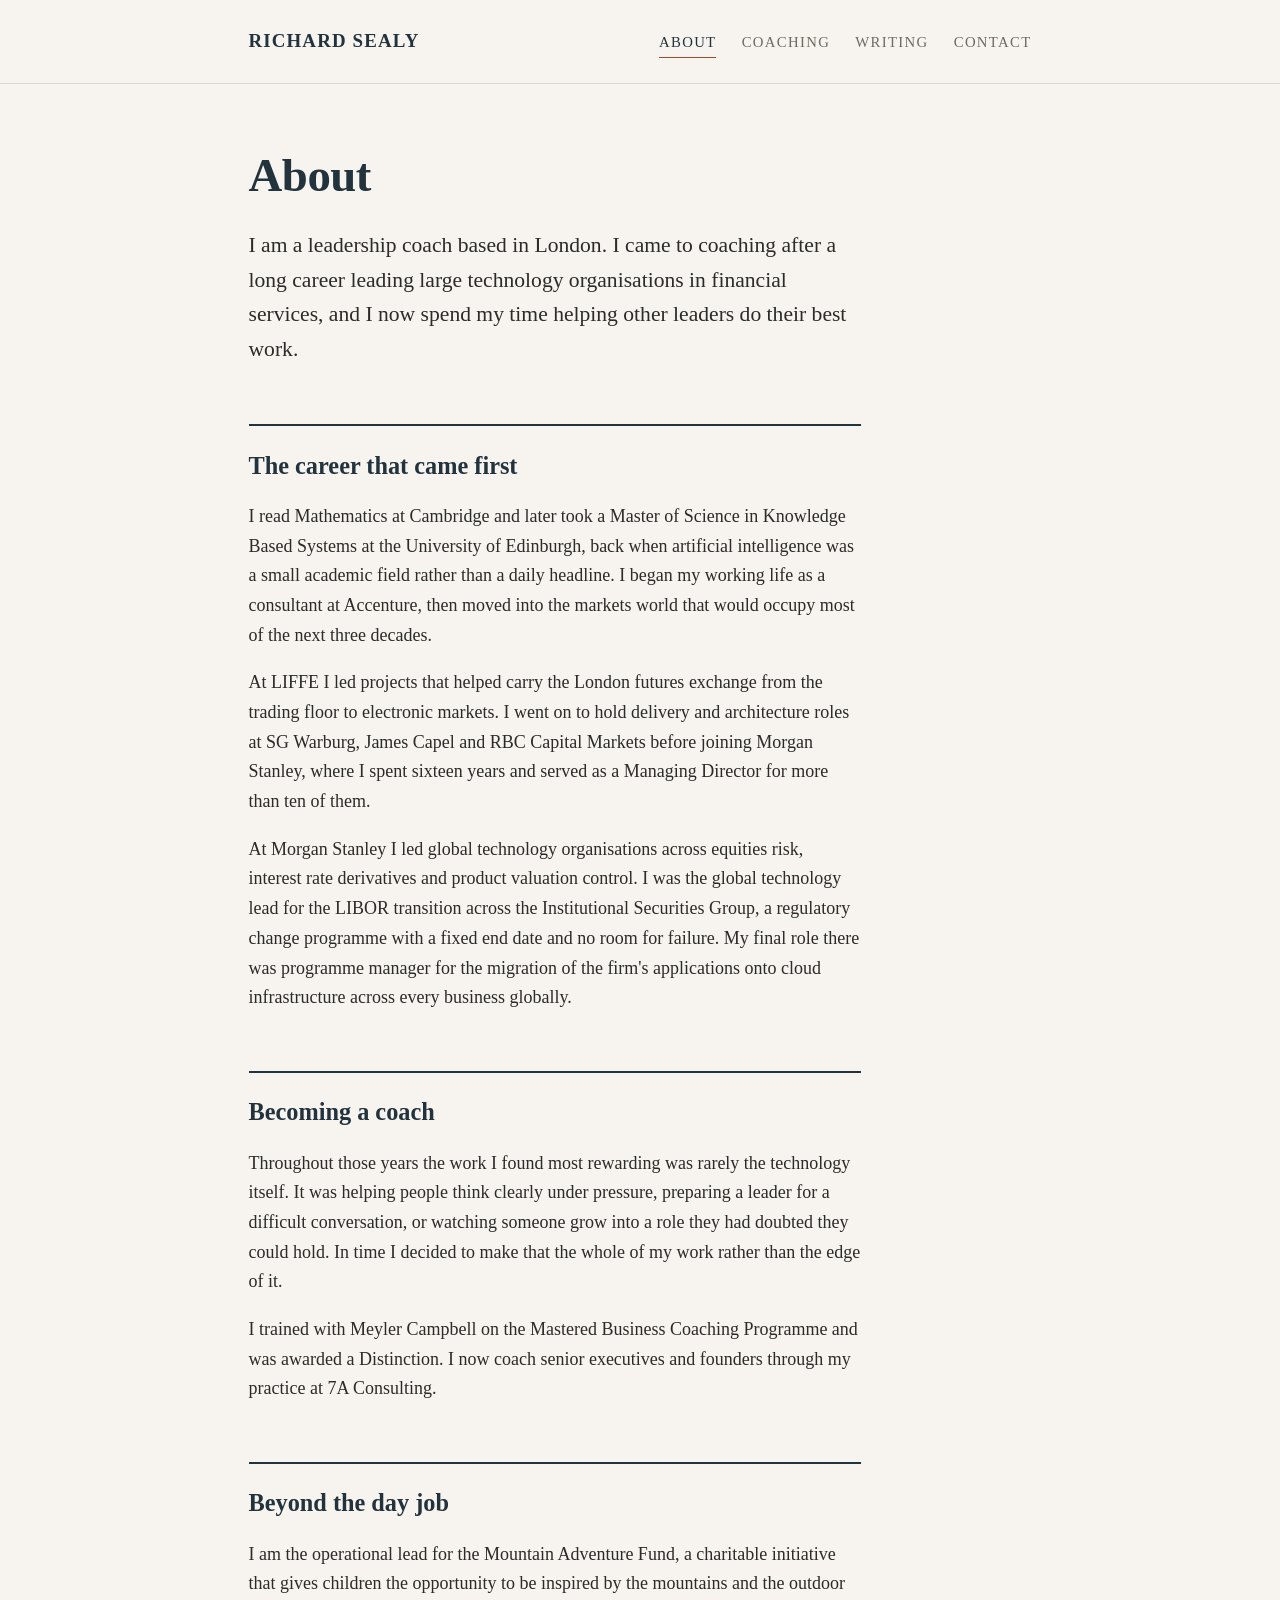
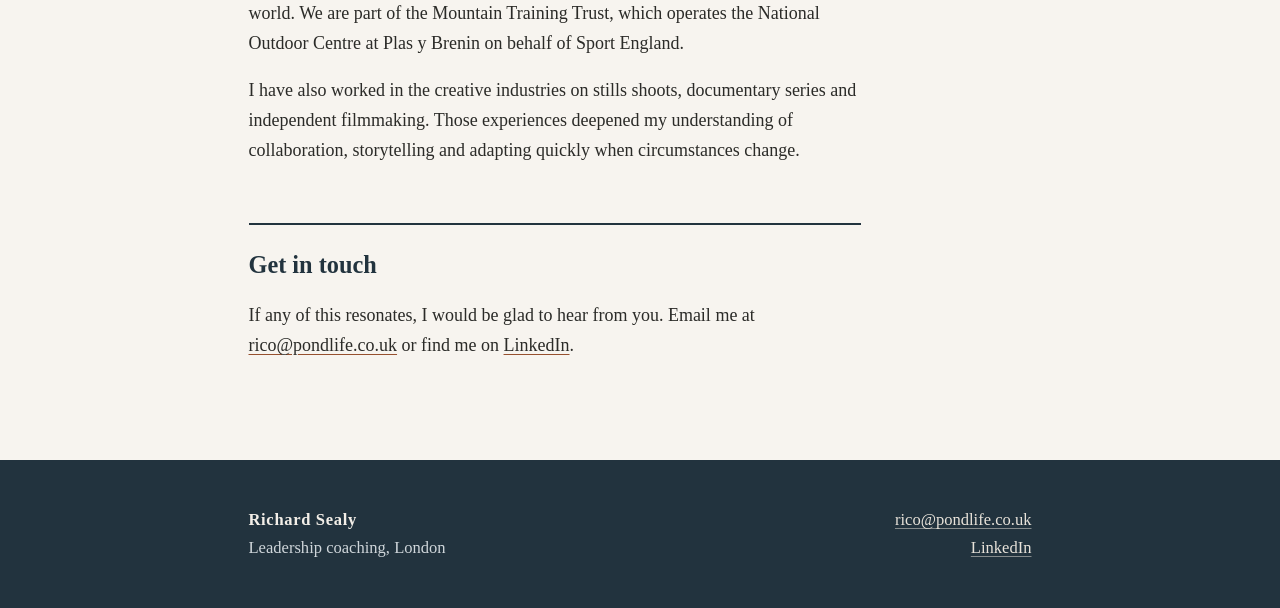
==== about/index.html @ 04f8cca2 "initial" ====
<!DOCTYPE html>
<html lang="en-GB">
<head>
  <meta charset="utf-8">
  <meta name="viewport" content="width=device-width, initial-scale=1">
  <title>About | Richard Sealy</title>
  <meta name="description" content="Richard Sealy spent three decades leading business and technology change in financial services before training as a coach with Meyler Campbell.">
  <link rel="icon" type="image/svg+xml" href="/assets/favicon.svg">
  <link rel="stylesheet" href="/assets/css/style.css">
</head>
<body>
  <header class="site-header">
    <div class="inner">
      <a class="wordmark" href="/">Richard Sealy</a>
      <nav class="site-nav" aria-label="Main navigation">
        <a href="/about/" aria-current="page">About</a>
        <a href="/coaching/">Coaching</a>
        <a href="/writing/">Writing</a>
        <a href="/contact/">Contact</a>
      </nav>
    </div>
  </header>

  <main>
    <h1>About</h1>
    <p class="lede">I am a leadership coach based in London. I came to coaching after a long career leading large technology organisations in financial services, and I now spend my time helping other leaders do their best work.</p>

    <section>
      <h2>The career that came first</h2>
      <p>I read Mathematics at Cambridge and later took a Master of Science in Knowledge Based Systems at the University of Edinburgh, back when artificial intelligence was a small academic field rather than a daily headline. I began my working life as a consultant at Accenture, then moved into the markets world that would occupy most of the next three decades.</p>
      <p>At LIFFE I led projects that helped carry the London futures exchange from the trading floor to electronic markets. I went on to hold delivery and architecture roles at SG Warburg, James Capel and RBC Capital Markets before joining Morgan Stanley, where I spent sixteen years and served as a Managing Director for more than ten of them.</p>
      <p>At Morgan Stanley I led global technology organisations across equities risk, interest rate derivatives and product valuation control. I was the global technology lead for the LIBOR transition across the Institutional Securities Group, a regulatory change programme with a fixed end date and no room for failure. My final role there was programme manager for the migration of the firm's applications onto cloud infrastructure across every business globally.</p>
    </section>

    <section>
      <h2>Becoming a coach</h2>
      <p>Throughout those years the work I found most rewarding was rarely the technology itself. It was helping people think clearly under pressure, preparing a leader for a difficult conversation, or watching someone grow into a role they had doubted they could hold. In time I decided to make that the whole of my work rather than the edge of it.</p>
      <p>I trained with Meyler Campbell on the Mastered Business Coaching Programme and was awarded a Distinction. I now coach senior executives and founders through my practice at 7A Consulting.</p>
    </section>

    <section>
      <h2>Beyond the day job</h2>
      <p>I am the operational lead for the Mountain Adventure Fund, a charitable initiative that gives children the opportunity to be inspired by the mountains and the outdoor world. We are part of the Mountain Training Trust, which operates the National Outdoor Centre at Plas y Brenin on behalf of Sport England.</p>
      <p>I have also worked in the creative industries on stills shoots, documentary series and independent filmmaking. Those experiences deepened my understanding of collaboration, storytelling and adapting quickly when circumstances change.</p>
    </section>

    <section>
      <h2>Get in touch</h2>
      <p>If any of this resonates, I would be glad to hear from you. Email me at <a href="mailto:rico@pondlife.co.uk">rico@pondlife.co.uk</a> or find me on <a href="https://www.linkedin.com/in/rich-sealy" rel="noopener">LinkedIn</a>.</p>
    </section>
  </main>

  <footer class="site-footer">
    <div class="inner">
      <p><span class="footer-name">Richard Sealy</span><br>Leadership coaching, London</p>
      <p class="footer-contact"><a href="mailto:rico@pondlife.co.uk">rico@pondlife.co.uk</a><br><a href="https://www.linkedin.com/in/rich-sealy" rel="noopener">LinkedIn</a></p>
    </div>
  </footer>
</body>
</html>
---- assets/css/style.css ----
/* Site styles for richard-sealy.github.io */

:root {
  --paper: #f7f4ef;
  --ink: #22333e;
  --text: #2b2b28;
  --muted: #6d6a62;
  --accent: #96502e;
  --rule: #ddd8cf;
  --serif: Charter, "Bitstream Charter", "Sitka Text", Cambria, Georgia, serif;
}

* {
  box-sizing: border-box;
  margin: 0;
  padding: 0;
}

html {
  font-size: 112.5%;
}

body {
  font-family: var(--serif);
  background: var(--paper);
  color: var(--text);
  line-height: 1.65;
  -webkit-font-smoothing: antialiased;
  display: flex;
  flex-direction: column;
  min-height: 100vh;
}

/* Header */

.site-header {
  border-bottom: 1px solid var(--rule);
}

.site-header .inner {
  max-width: 46rem;
  margin: 0 auto;
  padding: 1.4rem 1.25rem;
  display: flex;
  align-items: baseline;
  justify-content: space-between;
  flex-wrap: wrap;
  gap: 0.6rem 1.5rem;
}

.wordmark {
  font-size: 1.05rem;
  font-weight: 700;
  letter-spacing: 0.06em;
  text-transform: uppercase;
  color: var(--ink);
  text-decoration: none;
}

.site-nav {
  display: flex;
  gap: 1.4rem;
  flex-wrap: wrap;
}

.site-nav a {
  font-size: 0.82rem;
  letter-spacing: 0.09em;
  text-transform: uppercase;
  color: var(--muted);
  text-decoration: none;
  padding-bottom: 2px;
  border-bottom: 1px solid transparent;
  transition: color 0.15s ease, border-color 0.15s ease;
}

.site-nav a:hover,
.site-nav a[aria-current="page"] {
  color: var(--ink);
  border-bottom-color: var(--accent);
}

/* Main content */

main {
  flex: 1;
  width: 100%;
  max-width: 46rem;
  margin: 0 auto;
  padding: 3.5rem 1.25rem 4.5rem;
}

h1 {
  font-size: clamp(1.9rem, 5vw, 2.6rem);
  line-height: 1.2;
  font-weight: 600;
  color: var(--ink);
  letter-spacing: -0.01em;
  max-width: 21ch;
  margin-bottom: 1.4rem;
}

.lede {
  font-size: 1.2rem;
  line-height: 1.6;
  max-width: 34rem;
}

section {
  margin-top: 3.2rem;
}

h2 {
  font-size: 1.35rem;
  font-weight: 600;
  color: var(--ink);
  margin-bottom: 0.9rem;
  padding-top: 1.1rem;
  border-top: 2px solid var(--ink);
  max-width: 34rem;
}

h3 {
  font-size: 1.05rem;
  font-weight: 700;
  color: var(--ink);
  margin: 1.6rem 0 0.4rem;
}

p {
  max-width: 34rem;
  margin-bottom: 1rem;
}

ul,
ol {
  max-width: 32rem;
  margin: 0 0 1rem 1.2rem;
}

li {
  margin-bottom: 0.45rem;
}

a {
  color: var(--text);
  text-decoration: underline;
  text-decoration-color: var(--accent);
  text-decoration-thickness: 1px;
  text-underline-offset: 3px;
  transition: color 0.15s ease;
}

a:hover {
  color: var(--accent);
}

em {
  font-style: italic;
}

/* Post lists */

.post-list {
  list-style: none;
  margin: 0;
  max-width: 34rem;
}

.post-list li {
  margin: 0 0 1.8rem;
}

.post-list .post-date {
  display: block;
  font-size: 0.82rem;
  letter-spacing: 0.06em;
  text-transform: uppercase;
  color: var(--muted);
  margin-bottom: 0.15rem;
}

.post-list .post-title {
  font-size: 1.15rem;
  font-weight: 600;
}

.post-list .post-summary {
  margin: 0.3rem 0 0;
  color: var(--text);
}

/* Articles */

article .post-date {
  display: block;
  font-size: 0.85rem;
  letter-spacing: 0.06em;
  text-transform: uppercase;
  color: var(--muted);
  margin-bottom: 0.8rem;
}

article h1 {
  margin-bottom: 1.8rem;
}

article p {
  margin-bottom: 1.15rem;
}

.back-link {
  display: inline-block;
  margin-top: 2.2rem;
  font-size: 0.85rem;
  letter-spacing: 0.06em;
  text-transform: uppercase;
}

/* Footer */

.site-footer {
  background: var(--ink);
  color: #cfd6da;
  margin-top: auto;
}

.site-footer .inner {
  max-width: 46rem;
  margin: 0 auto;
  padding: 2.6rem 1.25rem;
  display: flex;
  justify-content: space-between;
  flex-wrap: wrap;
  gap: 1.4rem 2rem;
}

.site-footer p {
  margin: 0;
  max-width: none;
  font-size: 0.92rem;
}

.site-footer .footer-name {
  color: #f3efe8;
  font-weight: 600;
  letter-spacing: 0.04em;
}

.site-footer a {
  color: #e8e3da;
  text-decoration-color: rgba(232, 227, 218, 0.5);
}

.site-footer a:hover {
  color: #ffffff;
}

.footer-contact {
  text-align: right;
}

@media (max-width: 540px) {
  html {
    font-size: 106%;
  }

  main {
    padding-top: 2.6rem;
  }

  .footer-contact {
    text-align: left;
  }
}
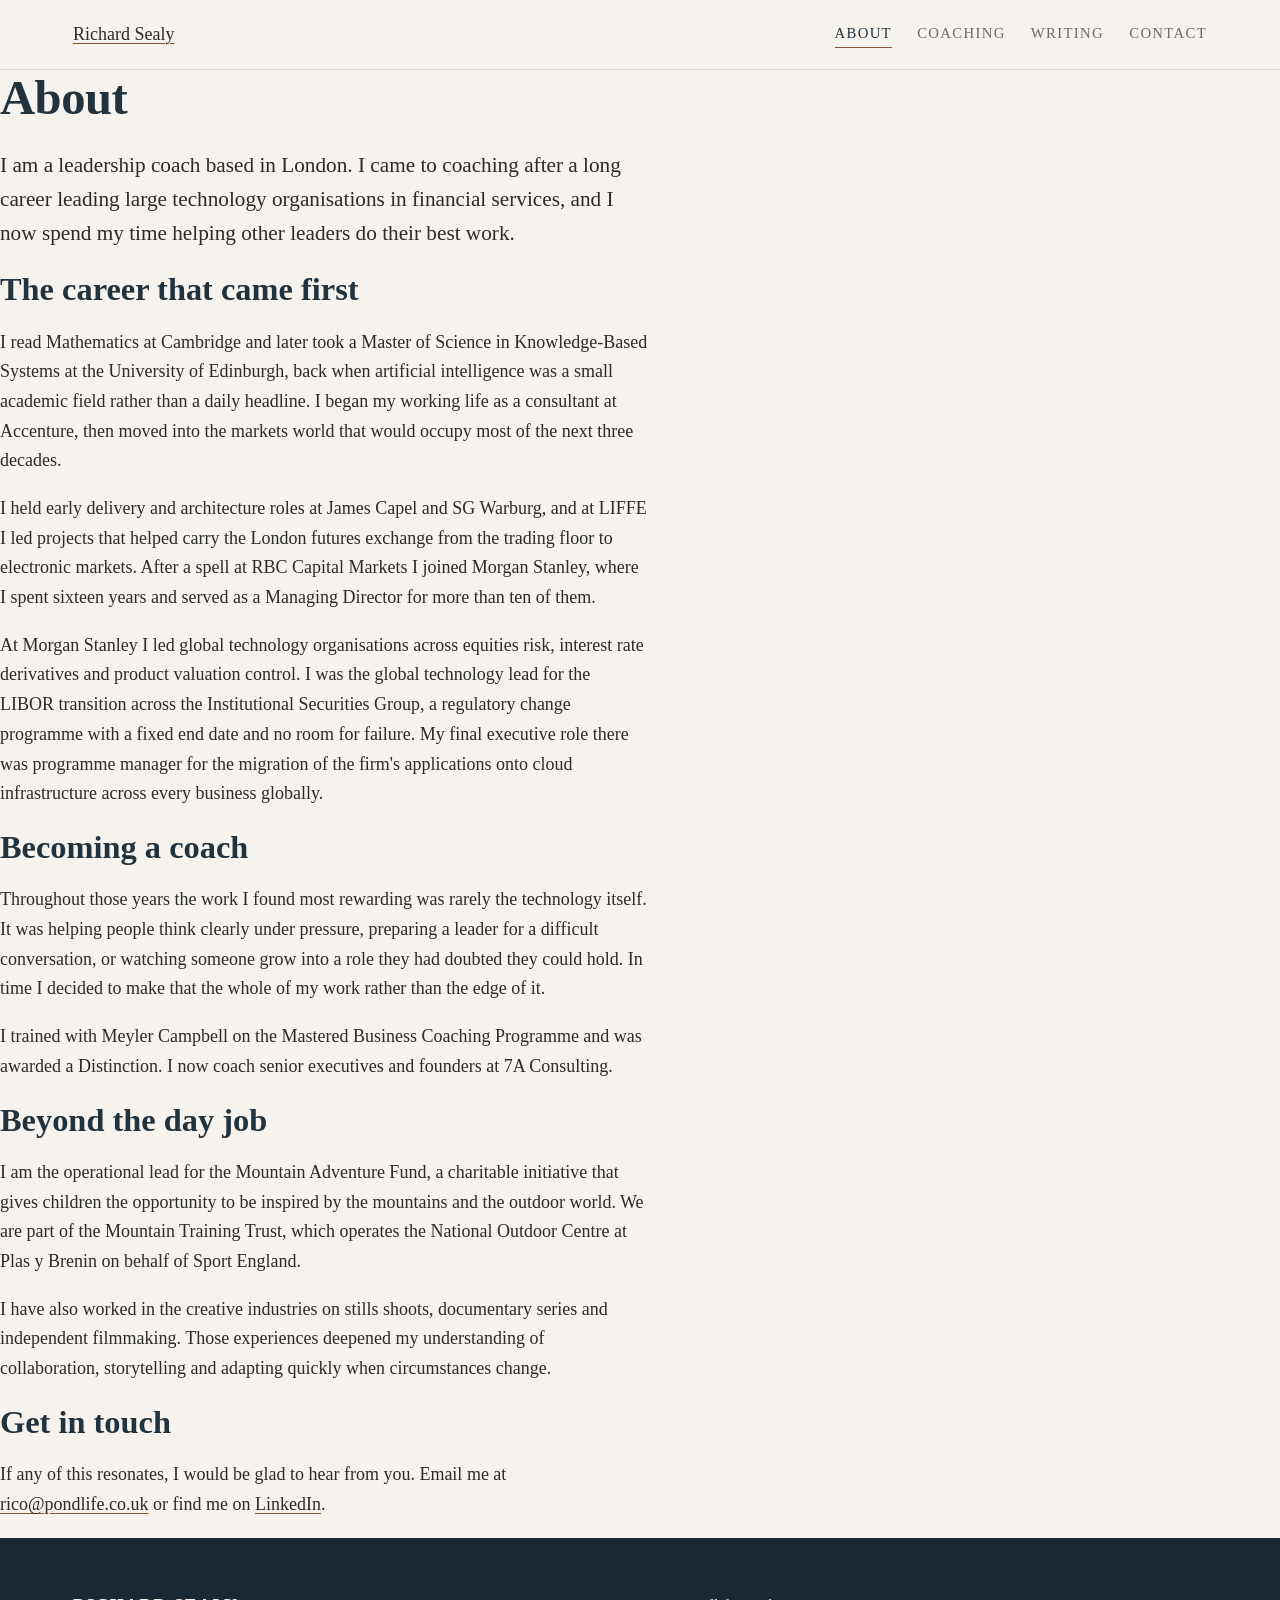
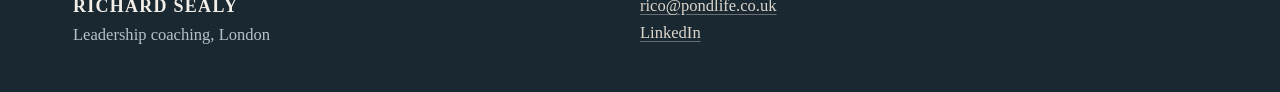
==== commit 3a745027: "initial" ====
--- a/about/index.html
+++ b/about/index.html
@@ -27,15 +27,15 @@
 
     <section>
       <h2>The career that came first</h2>
-      <p>I read Mathematics at Cambridge and later took a Master of Science in Knowledge Based Systems at the University of Edinburgh, back when artificial intelligence was a small academic field rather than a daily headline. I began my working life as a consultant at Accenture, then moved into the markets world that would occupy most of the next three decades.</p>
-      <p>At LIFFE I led projects that helped carry the London futures exchange from the trading floor to electronic markets. I went on to hold delivery and architecture roles at SG Warburg, James Capel and RBC Capital Markets before joining Morgan Stanley, where I spent sixteen years and served as a Managing Director for more than ten of them.</p>
-      <p>At Morgan Stanley I led global technology organisations across equities risk, interest rate derivatives and product valuation control. I was the global technology lead for the LIBOR transition across the Institutional Securities Group, a regulatory change programme with a fixed end date and no room for failure. My final role there was programme manager for the migration of the firm's applications onto cloud infrastructure across every business globally.</p>
+      <p>I read Mathematics at Cambridge and later took a Master of Science in Knowledge-Based Systems at the University of Edinburgh, back when artificial intelligence was a small academic field rather than a daily headline. I began my working life as a consultant at Accenture, then moved into the markets world that would occupy most of the next three decades.</p>
+      <p>I held early delivery and architecture roles at James Capel and SG Warburg, and at LIFFE I led projects that helped carry the London futures exchange from the trading floor to electronic markets. After a spell at RBC Capital Markets I joined Morgan Stanley, where I spent sixteen years and served as a Managing Director for more than ten of them.</p>
+      <p>At Morgan Stanley I led global technology organisations across equities risk, interest rate derivatives and product valuation control. I was the global technology lead for the LIBOR transition across the Institutional Securities Group, a regulatory change programme with a fixed end date and no room for failure. My final executive role there was programme manager for the migration of the firm's applications onto cloud infrastructure across every business globally.</p>
     </section>
 
     <section>
       <h2>Becoming a coach</h2>
       <p>Throughout those years the work I found most rewarding was rarely the technology itself. It was helping people think clearly under pressure, preparing a leader for a difficult conversation, or watching someone grow into a role they had doubted they could hold. In time I decided to make that the whole of my work rather than the edge of it.</p>
-      <p>I trained with Meyler Campbell on the Mastered Business Coaching Programme and was awarded a Distinction. I now coach senior executives and founders through my practice at 7A Consulting.</p>
+      <p>I trained with Meyler Campbell on the Mastered Business Coaching Programme and was awarded a Distinction. I now coach senior executives and founders at 7A Consulting.</p>
     </section>
 
     <section>
--- a/assets/css/style.css
+++ b/assets/css/style.css
@@ -1,12 +1,17 @@
 /* Site styles for richard-sealy.github.io */
 
 :root {
-  --paper: #f7f4ef;
+  --paper: #f6f3ee;
+  --white: #fdfcf9;
   --ink: #22333e;
+  --ink-deep: #1a2831;
   --text: #2b2b28;
   --muted: #6d6a62;
   --accent: #96502e;
+  --accent-light: #cfa285;
   --rule: #ddd8cf;
+  --light: #f3efe8;
+  --light-muted: #c4cdd3;
   --serif: Charter, "Bitstream Charter", "Sitka Text", Cambria, Georgia, serif;
 }
 
@@ -25,45 +30,66 @@
   background: var(--paper);
   color: var(--text);
   line-height: 1.65;
-  -webkit-font-smoothing: antialiased;
   display: flex;
   flex-direction: column;
   min-height: 100vh;
 }
 
+.container {
+  width: 100%;
+  max-width: 66rem;
+  margin: 0 auto;
+  padding: 0 1.5rem;
+}
+
 /* Header */
 
 .site-header {
+  background: var(--paper);
   border-bottom: 1px solid var(--rule);
 }
 
 .site-header .inner {
-  max-width: 46rem;
+  max-width: 66rem;
   margin: 0 auto;
-  padding: 1.4rem 1.25rem;
+  padding: 1.1rem 1.5rem;
   display: flex;
-  align-items: baseline;
+  align-items: center;
   justify-content: space-between;
   flex-wrap: wrap;
-  gap: 0.6rem 1.5rem;
-}
-
-.wordmark {
-  font-size: 1.05rem;
+  gap: 0.8rem 1.5rem;
+}
+
+.brand {
+  text-decoration: none;
+}
+
+.brand-name {
+  display: block;
+  font-size: 1.08rem;
   font-weight: 700;
-  letter-spacing: 0.06em;
-  text-transform: uppercase;
-  color: var(--ink);
-  text-decoration: none;
+  letter-spacing: 0.07em;
+  text-transform: uppercase;
+  color: var(--ink);
+}
+
+.brand-role {
+  display: block;
+  font-size: 0.68rem;
+  letter-spacing: 0.16em;
+  text-transform: uppercase;
+  color: var(--muted);
+  margin-top: 0.1rem;
 }
 
 .site-nav {
   display: flex;
+  align-items: center;
   gap: 1.4rem;
   flex-wrap: wrap;
 }
 
-.site-nav a {
+.site-nav a:not(.btn) {
   font-size: 0.82rem;
   letter-spacing: 0.09em;
   text-transform: uppercase;
@@ -74,67 +100,117 @@
   transition: color 0.15s ease, border-color 0.15s ease;
 }
 
-.site-nav a:hover,
-.site-nav a[aria-current="page"] {
+.site-nav a:not(.btn):hover,
+.site-nav a[aria-current] {
   color: var(--ink);
   border-bottom-color: var(--accent);
 }
 
-/* Main content */
+/* Buttons */
+
+.btn {
+  display: inline-block;
+  font-size: 0.78rem;
+  font-weight: 600;
+  letter-spacing: 0.1em;
+  text-transform: uppercase;
+  text-decoration: none;
+  padding: 0.62rem 1.25rem;
+  border: 1px solid var(--ink);
+  color: var(--ink);
+  background: transparent;
+  transition: background 0.15s ease, color 0.15s ease;
+}
+
+.btn:hover {
+  background: var(--ink);
+  color: var(--light);
+}
+
+.btn-light {
+  border-color: var(--light);
+  color: var(--light);
+}
+
+.btn-light:hover {
+  background: var(--light);
+  color: var(--ink);
+}
+
+/* Bands */
 
 main {
   flex: 1;
-  width: 100%;
-  max-width: 46rem;
-  margin: 0 auto;
-  padding: 3.5rem 1.25rem 4.5rem;
-}
+}
+
+.band {
+  padding: 4rem 0;
+}
+
+.band-white {
+  background: var(--white);
+  border-top: 1px solid var(--rule);
+  border-bottom: 1px solid var(--rule);
+}
+
+.band-ink {
+  background: var(--ink);
+  color: var(--light-muted);
+}
+
+.band-ink h1,
+.band-ink h2 {
+  color: var(--light);
+}
+
+.band-ink a {
+  color: var(--light);
+  text-decoration-color: rgba(243, 239, 232, 0.5);
+}
+
+.band-ink a:hover {
+  color: #ffffff;
+}
+
+/* Typography */
 
 h1 {
-  font-size: clamp(1.9rem, 5vw, 2.6rem);
-  line-height: 1.2;
+  font-size: clamp(2rem, 5vw, 2.7rem);
+  line-height: 1.18;
   font-weight: 600;
   color: var(--ink);
   letter-spacing: -0.01em;
-  max-width: 21ch;
-  margin-bottom: 1.4rem;
-}
-
-.lede {
-  font-size: 1.2rem;
-  line-height: 1.6;
-  max-width: 34rem;
-}
-
-section {
-  margin-top: 3.2rem;
+  margin-bottom: 1.2rem;
 }
 
 h2 {
-  font-size: 1.35rem;
-  font-weight: 600;
-  color: var(--ink);
-  margin-bottom: 0.9rem;
-  padding-top: 1.1rem;
-  border-top: 2px solid var(--ink);
-  max-width: 34rem;
+  font-size: clamp(1.45rem, 3vw, 1.8rem);
+  line-height: 1.25;
+  font-weight: 600;
+  color: var(--ink);
+  margin-bottom: 1rem;
+  max-width: 30ch;
 }
 
 h3 {
   font-size: 1.05rem;
   font-weight: 700;
   color: var(--ink);
-  margin: 1.6rem 0 0.4rem;
+  margin-bottom: 0.45rem;
+}
+
+.band-ink h3 {
+  color: var(--light);
 }
 
 p {
-  max-width: 34rem;
+  max-width: 36rem;
   margin-bottom: 1rem;
 }
 
 ul,
 ol {
-  max-width: 32rem;
+  max-width: 34rem;
   margin: 0 0 1rem 1.2rem;
 }
 
@@ -155,16 +231,146 @@
   color: var(--accent);
 }
 
-em {
-  font-style: italic;
-}
-
-/* Post lists */
+.eyebrow {
+  font-size: 0.76rem;
+  font-weight: 600;
+  letter-spacing: 0.18em;
+  text-transform: uppercase;
+  color: var(--accent);
+  margin-bottom: 0.7rem;
+}
+
+.band-ink .eyebrow {
+  color: var(--accent-light);
+}
+
+.lede {
+  font-size: 1.18rem;
+  line-height: 1.6;
+  max-width: 36rem;
+}
+
+/* Hero */
+
+.hero {
+  padding: 4.5rem 0 5rem;
+}
+
+.hero h1 {
+  max-width: 21ch;
+  margin-bottom: 1.3rem;
+}
+
+.hero .lede {
+  margin-bottom: 2.2rem;
+}
+
+.hero-actions {
+  display: flex;
+  align-items: center;
+  gap: 1.6rem;
+  flex-wrap: wrap;
+}
+
+/* Column layouts */
+
+.cols {
+  display: grid;
+  grid-template-columns: repeat(auto-fit, minmax(230px, 1fr));
+  gap: 2.2rem;
+  margin-top: 2.2rem;
+}
+
+.col {
+  border-top: 2px solid var(--ink);
+  padding-top: 1rem;
+}
+
+.col p {
+  max-width: none;
+  font-size: 0.97rem;
+  margin-bottom: 0;
+}
+
+.col-num {
+  display: block;
+  font-size: 0.8rem;
+  letter-spacing: 0.14em;
+  color: var(--muted);
+  margin-bottom: 0.5rem;
+}
+
+.col .post-date {
+  display: block;
+  font-size: 0.78rem;
+  letter-spacing: 0.08em;
+  text-transform: uppercase;
+  color: var(--muted);
+  margin-bottom: 0.35rem;
+}
+
+.col .post-title {
+  display: block;
+  font-size: 1.05rem;
+  font-weight: 700;
+  margin-bottom: 0.45rem;
+}
+
+.more-link {
+  display: inline-block;
+  margin-top: 2rem;
+  font-size: 0.82rem;
+  font-weight: 600;
+  letter-spacing: 0.09em;
+  text-transform: uppercase;
+}
+
+/* Institutions row */
+
+.inst-row {
+  display: flex;
+  flex-wrap: wrap;
+  gap: 0.7rem 2.4rem;
+  margin-top: 1.8rem;
+  font-size: 0.82rem;
+  letter-spacing: 0.13em;
+  text-transform: uppercase;
+  color: var(--muted);
+}
+
+/* Interior pages */
+
+.prose {
+  max-width: 42rem;
+}
+
+.prose h1 {
+  font-size: clamp(1.9rem, 5vw, 2.4rem);
+  max-width: 24ch;
+}
+
+.prose h2 {
+  font-size: 1.35rem;
+  border-top: 2px solid var(--ink);
+  padding-top: 1.1rem;
+  margin-top: 2.8rem;
+  max-width: 34rem;
+}
+
+.prose p {
+  max-width: 34rem;
+}
+
+.prose .lede {
+  max-width: 34rem;
+}
+
+/* Post lists and articles */
 
 .post-list {
   list-style: none;
-  margin: 0;
-  max-width: 34rem;
+  margin: 2.2rem 0 0;
+  max-width: 36rem;
 }
 
 .post-list li {
@@ -173,7 +379,7 @@
 
 .post-list .post-date {
   display: block;
-  font-size: 0.82rem;
+  font-size: 0.8rem;
   letter-spacing: 0.06em;
   text-transform: uppercase;
   color: var(--muted);
@@ -187,10 +393,7 @@
 
 .post-list .post-summary {
   margin: 0.3rem 0 0;
-  color: var(--text);
-}
-
-/* Articles */
+}
 
 article .post-date {
   display: block;
@@ -212,52 +415,90 @@
 .back-link {
   display: inline-block;
   margin-top: 2.2rem;
-  font-size: 0.85rem;
-  letter-spacing: 0.06em;
+  font-size: 0.82rem;
+  letter-spacing: 0.08em;
   text-transform: uppercase;
 }
 
 /* Footer */
 
 .site-footer {
-  background: var(--ink);
-  color: #cfd6da;
+  background: var(--ink-deep);
+  color: #b6c1c8;
   margin-top: auto;
 }
 
 .site-footer .inner {
-  max-width: 46rem;
+  max-width: 66rem;
   margin: 0 auto;
-  padding: 2.6rem 1.25rem;
-  display: flex;
-  justify-content: space-between;
-  flex-wrap: wrap;
-  gap: 1.4rem 2rem;
+  padding: 3rem 1.5rem 2.4rem;
+  display: grid;
+  grid-template-columns: 2fr 1fr 1fr;
+  gap: 2.4rem;
 }
 
 .site-footer p {
+  max-width: 26rem;
+  font-size: 0.92rem;
+  margin-bottom: 0;
+}
+
+.footer-name {
+  font-size: 1rem;
+  font-weight: 700;
+  letter-spacing: 0.07em;
+  text-transform: uppercase;
+  color: var(--light);
+  margin-bottom: 0.5rem;
+}
+
+.footer-heading {
+  font-size: 0.72rem;
+  font-weight: 600;
+  letter-spacing: 0.16em;
+  text-transform: uppercase;
+  color: #8b9aa3;
+  margin-bottom: 0.7rem;
+}
+
+.footer-links {
+  list-style: none;
   margin: 0;
-  max-width: none;
+}
+
+.footer-links li {
+  margin-bottom: 0.4rem;
+}
+
+.site-footer a {
+  color: #dcd7cd;
   font-size: 0.92rem;
-}
-
-.site-footer .footer-name {
-  color: #f3efe8;
-  font-weight: 600;
-  letter-spacing: 0.04em;
-}
-
-.site-footer a {
-  color: #e8e3da;
-  text-decoration-color: rgba(232, 227, 218, 0.5);
+  text-decoration-color: rgba(220, 215, 205, 0.4);
 }
 
 .site-footer a:hover {
   color: #ffffff;
 }
 
-.footer-contact {
-  text-align: right;
+.footer-bottom {
+  border-top: 1px solid rgba(255, 255, 255, 0.12);
+}
+
+.footer-bottom .inner-bottom {
+  max-width: 66rem;
+  margin: 0 auto;
+  padding: 1.1rem 1.5rem;
+  font-size: 0.8rem;
+  color: #8b9aa3;
+}
+
+/* Responsive */
+
+@media (max-width: 700px) {
+  .site-footer .inner {
+    grid-template-columns: 1fr;
+    gap: 1.8rem;
+  }
 }
 
 @media (max-width: 540px) {
@@ -265,11 +506,60 @@
     font-size: 106%;
   }
 
-  main {
-    padding-top: 2.6rem;
-  }
-
-  .footer-contact {
-    text-align: left;
-  }
-}
+  .site-header .inner {
+    padding-top: 1rem;
+    padding-bottom: 1rem;
+  }
+
+  .site-nav {
+    gap: 0.5rem 1.2rem;
+  }
+
+  .band {
+    padding: 3rem 0;
+  }
+
+  .hero {
+    padding: 3.2rem 0 3.6rem;
+  }
+
+  .cols {
+    gap: 1.7rem;
+  }
+}
+
+/* Print */
+
+@media print {
+  body {
+    background: #ffffff;
+    color: #000000;
+  }
+
+  .site-header,
+  .site-footer,
+  .hero-actions,
+  .btn,
+  .back-link,
+  .more-link {
+    display: none;
+  }
+
+  .band {
+    padding: 0 0 1.5rem;
+    background: none;
+    color: #000000;
+    border: none;
+  }
+
+  .band-ink h1,
+  .band-ink h2,
+  .band-ink h3 {
+    color: #000000;
+  }
+
+  a {
+    color: #000000;
+    text-decoration: none;
+  }
+}
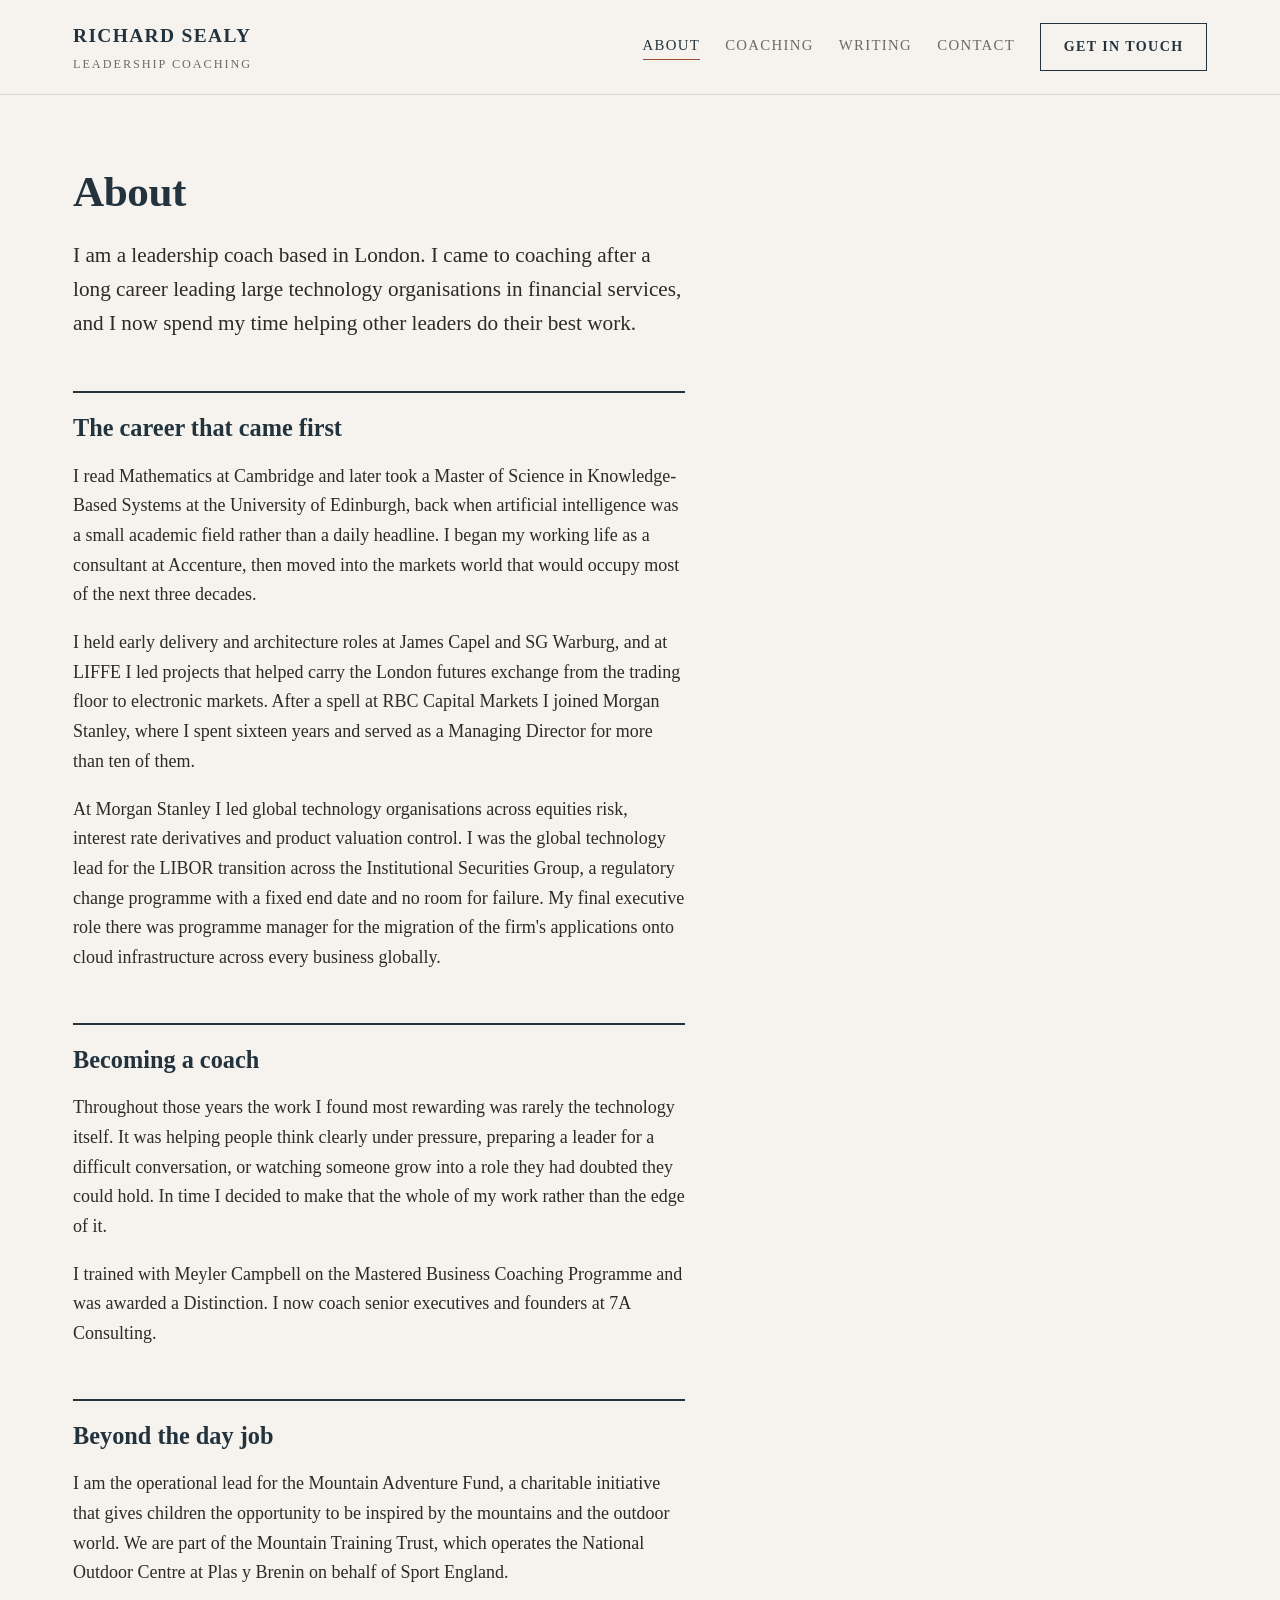
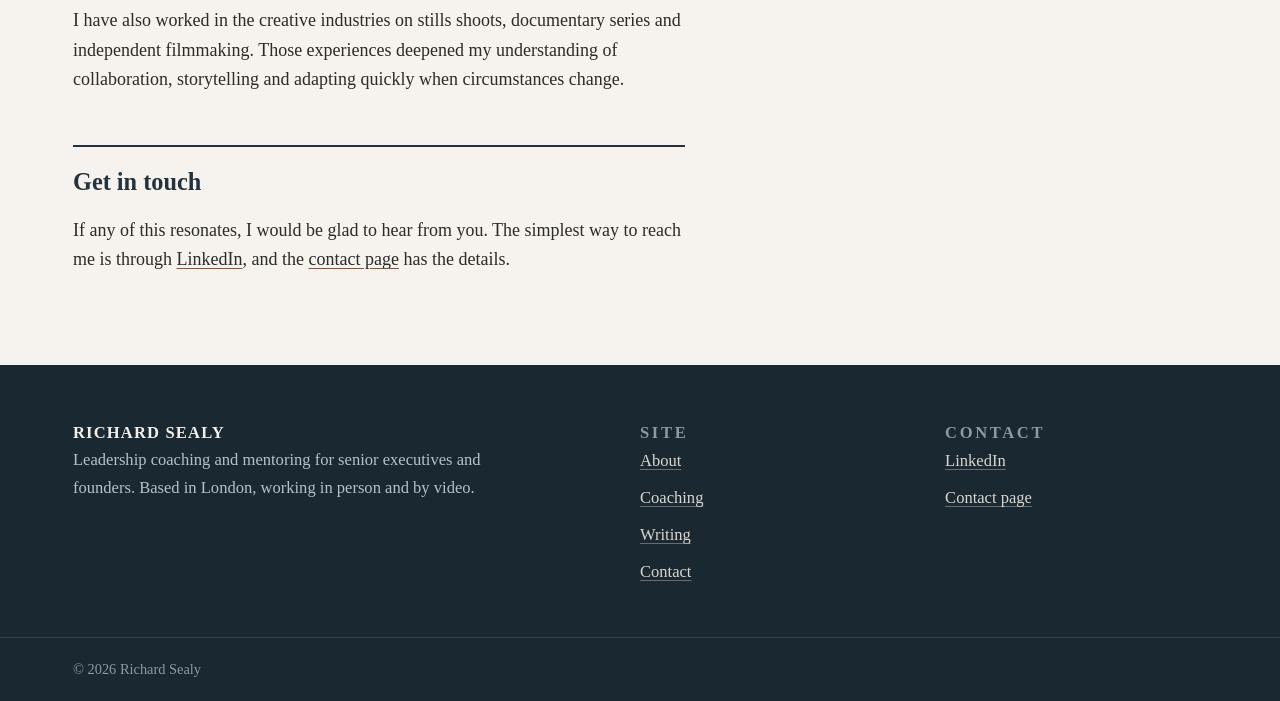
==== commit c25cb7d1: "initial" ====
--- a/about/index.html
+++ b/about/index.html
@@ -5,55 +5,85 @@
   <meta name="viewport" content="width=device-width, initial-scale=1">
   <title>About | Richard Sealy</title>
   <meta name="description" content="Richard Sealy spent three decades leading business and technology change in financial services before training as a coach with Meyler Campbell.">
+  <link rel="canonical" href="https://richard-sealy.github.io/about/">
+  <meta property="og:type" content="website">
+  <meta property="og:site_name" content="Richard Sealy">
+  <meta property="og:locale" content="en_GB">
+  <meta property="og:title" content="About | Richard Sealy">
+  <meta property="og:description" content="Three decades leading business and technology change in financial services, then a move into coaching.">
+  <meta property="og:url" content="https://richard-sealy.github.io/about/">
   <link rel="icon" type="image/svg+xml" href="/assets/favicon.svg">
   <link rel="stylesheet" href="/assets/css/style.css">
 </head>
 <body>
   <header class="site-header">
     <div class="inner">
-      <a class="wordmark" href="/">Richard Sealy</a>
+      <a class="brand" href="/">
+        <span class="brand-name">Richard Sealy</span>
+        <span class="brand-role">Leadership Coaching</span>
+      </a>
       <nav class="site-nav" aria-label="Main navigation">
         <a href="/about/" aria-current="page">About</a>
         <a href="/coaching/">Coaching</a>
         <a href="/writing/">Writing</a>
         <a href="/contact/">Contact</a>
+        <a class="btn" href="/contact/">Get in touch</a>
       </nav>
     </div>
   </header>
 
   <main>
-    <h1>About</h1>
-    <p class="lede">I am a leadership coach based in London. I came to coaching after a long career leading large technology organisations in financial services, and I now spend my time helping other leaders do their best work.</p>
+    <section class="band">
+      <div class="container">
+        <div class="prose">
+          <h1>About</h1>
+          <p class="lede">I am a leadership coach based in London. I came to coaching after a long career leading large technology organisations in financial services, and I now spend my time helping other leaders do their best work.</p>
 
-    <section>
-      <h2>The career that came first</h2>
-      <p>I read Mathematics at Cambridge and later took a Master of Science in Knowledge-Based Systems at the University of Edinburgh, back when artificial intelligence was a small academic field rather than a daily headline. I began my working life as a consultant at Accenture, then moved into the markets world that would occupy most of the next three decades.</p>
-      <p>I held early delivery and architecture roles at James Capel and SG Warburg, and at LIFFE I led projects that helped carry the London futures exchange from the trading floor to electronic markets. After a spell at RBC Capital Markets I joined Morgan Stanley, where I spent sixteen years and served as a Managing Director for more than ten of them.</p>
-      <p>At Morgan Stanley I led global technology organisations across equities risk, interest rate derivatives and product valuation control. I was the global technology lead for the LIBOR transition across the Institutional Securities Group, a regulatory change programme with a fixed end date and no room for failure. My final executive role there was programme manager for the migration of the firm's applications onto cloud infrastructure across every business globally.</p>
-    </section>
+          <h2>The career that came first</h2>
+          <p>I read Mathematics at Cambridge and later took a Master of Science in Knowledge-Based Systems at the University of Edinburgh, back when artificial intelligence was a small academic field rather than a daily headline. I began my working life as a consultant at Accenture, then moved into the markets world that would occupy most of the next three decades.</p>
+          <p>I held early delivery and architecture roles at James Capel and SG Warburg, and at LIFFE I led projects that helped carry the London futures exchange from the trading floor to electronic markets. After a spell at RBC Capital Markets I joined Morgan Stanley, where I spent sixteen years and served as a Managing Director for more than ten of them.</p>
+          <p>At Morgan Stanley I led global technology organisations across equities risk, interest rate derivatives and product valuation control. I was the global technology lead for the LIBOR transition across the Institutional Securities Group, a regulatory change programme with a fixed end date and no room for failure. My final executive role there was programme manager for the migration of the firm's applications onto cloud infrastructure across every business globally.</p>
 
-    <section>
-      <h2>Becoming a coach</h2>
-      <p>Throughout those years the work I found most rewarding was rarely the technology itself. It was helping people think clearly under pressure, preparing a leader for a difficult conversation, or watching someone grow into a role they had doubted they could hold. In time I decided to make that the whole of my work rather than the edge of it.</p>
-      <p>I trained with Meyler Campbell on the Mastered Business Coaching Programme and was awarded a Distinction. I now coach senior executives and founders at 7A Consulting.</p>
-    </section>
+          <h2>Becoming a coach</h2>
+          <p>Throughout those years the work I found most rewarding was rarely the technology itself. It was helping people think clearly under pressure, preparing a leader for a difficult conversation, or watching someone grow into a role they had doubted they could hold. In time I decided to make that the whole of my work rather than the edge of it.</p>
+          <p>I trained with Meyler Campbell on the Mastered Business Coaching Programme and was awarded a Distinction. I now coach senior executives and founders at 7A Consulting.</p>
 
-    <section>
-      <h2>Beyond the day job</h2>
-      <p>I am the operational lead for the Mountain Adventure Fund, a charitable initiative that gives children the opportunity to be inspired by the mountains and the outdoor world. We are part of the Mountain Training Trust, which operates the National Outdoor Centre at Plas y Brenin on behalf of Sport England.</p>
-      <p>I have also worked in the creative industries on stills shoots, documentary series and independent filmmaking. Those experiences deepened my understanding of collaboration, storytelling and adapting quickly when circumstances change.</p>
-    </section>
+          <h2>Beyond the day job</h2>
+          <p>I am the operational lead for the Mountain Adventure Fund, a charitable initiative that gives children the opportunity to be inspired by the mountains and the outdoor world. We are part of the Mountain Training Trust, which operates the National Outdoor Centre at Plas y Brenin on behalf of Sport England.</p>
+          <p>I have also worked in the creative industries on stills shoots, documentary series and independent filmmaking. Those experiences deepened my understanding of collaboration, storytelling and adapting quickly when circumstances change.</p>
 
-    <section>
-      <h2>Get in touch</h2>
-      <p>If any of this resonates, I would be glad to hear from you. Email me at <a href="mailto:rico@pondlife.co.uk">rico@pondlife.co.uk</a> or find me on <a href="https://www.linkedin.com/in/rich-sealy" rel="noopener">LinkedIn</a>.</p>
+          <h2>Get in touch</h2>
+          <p>If any of this resonates, I would be glad to hear from you. The simplest way to reach me is through <a href="https://www.linkedin.com/in/rich-sealy" rel="noopener">LinkedIn</a>, and the <a href="/contact/">contact page</a> has the details.</p>
+        </div>
+      </div>
     </section>
   </main>
 
   <footer class="site-footer">
     <div class="inner">
-      <p><span class="footer-name">Richard Sealy</span><br>Leadership coaching, London</p>
-      <p class="footer-contact"><a href="mailto:rico@pondlife.co.uk">rico@pondlife.co.uk</a><br><a href="https://www.linkedin.com/in/rich-sealy" rel="noopener">LinkedIn</a></p>
+      <div>
+        <p class="footer-name">Richard Sealy</p>
+        <p>Leadership coaching and mentoring for senior executives and founders. Based in London, working in person and by video.</p>
+      </div>
+      <div>
+        <p class="footer-heading">Site</p>
+        <ul class="footer-links">
+          <li><a href="/about/">About</a></li>
+          <li><a href="/coaching/">Coaching</a></li>
+          <li><a href="/writing/">Writing</a></li>
+          <li><a href="/contact/">Contact</a></li>
+        </ul>
+      </div>
+      <div>
+        <p class="footer-heading">Contact</p>
+        <ul class="footer-links">
+          <li><a href="https://www.linkedin.com/in/rich-sealy" rel="noopener">LinkedIn</a></li>
+          <li><a href="/contact/">Contact page</a></li>
+        </ul>
+      </div>
+    </div>
+    <div class="footer-bottom">
+      <div class="inner-bottom">© 2026 Richard Sealy</div>
     </div>
   </footer>
 </body>
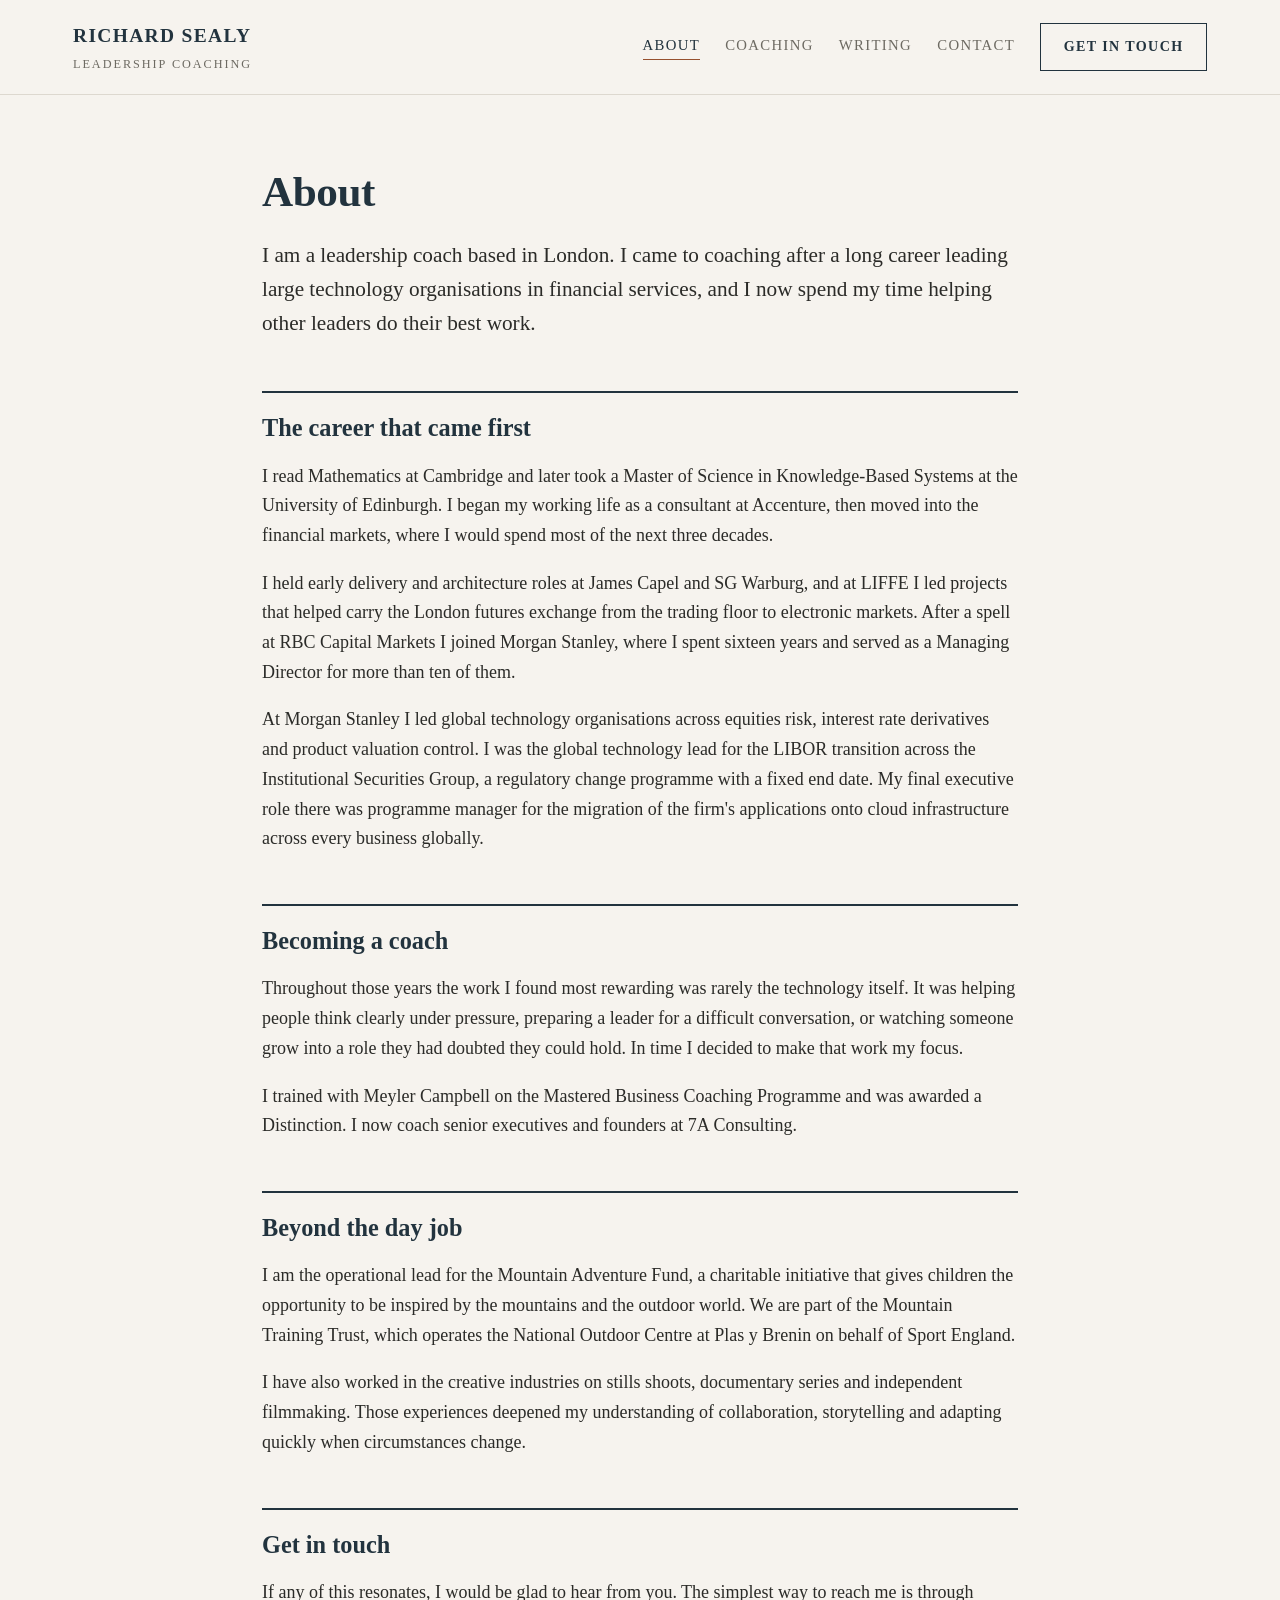
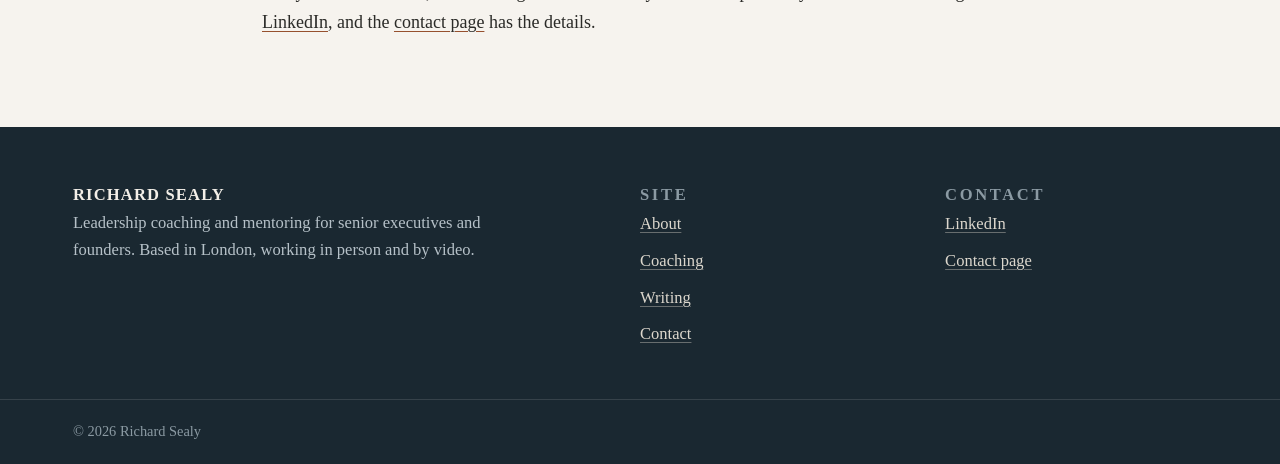
==== commit 22b93c99: "initial" ====
--- a/about/index.html
+++ b/about/index.html
@@ -40,12 +40,12 @@
           <p class="lede">I am a leadership coach based in London. I came to coaching after a long career leading large technology organisations in financial services, and I now spend my time helping other leaders do their best work.</p>
 
           <h2>The career that came first</h2>
-          <p>I read Mathematics at Cambridge and later took a Master of Science in Knowledge-Based Systems at the University of Edinburgh, back when artificial intelligence was a small academic field rather than a daily headline. I began my working life as a consultant at Accenture, then moved into the markets world that would occupy most of the next three decades.</p>
+          <p>I read Mathematics at Cambridge and later took a Master of Science in Knowledge-Based Systems at the University of Edinburgh. I began my working life as a consultant at Accenture, then moved into the financial markets, where I would spend most of the next three decades.</p>
           <p>I held early delivery and architecture roles at James Capel and SG Warburg, and at LIFFE I led projects that helped carry the London futures exchange from the trading floor to electronic markets. After a spell at RBC Capital Markets I joined Morgan Stanley, where I spent sixteen years and served as a Managing Director for more than ten of them.</p>
-          <p>At Morgan Stanley I led global technology organisations across equities risk, interest rate derivatives and product valuation control. I was the global technology lead for the LIBOR transition across the Institutional Securities Group, a regulatory change programme with a fixed end date and no room for failure. My final executive role there was programme manager for the migration of the firm's applications onto cloud infrastructure across every business globally.</p>
+          <p>At Morgan Stanley I led global technology organisations across equities risk, interest rate derivatives and product valuation control. I was the global technology lead for the LIBOR transition across the Institutional Securities Group, a regulatory change programme with a fixed end date. My final executive role there was programme manager for the migration of the firm's applications onto cloud infrastructure across every business globally.</p>
 
           <h2>Becoming a coach</h2>
-          <p>Throughout those years the work I found most rewarding was rarely the technology itself. It was helping people think clearly under pressure, preparing a leader for a difficult conversation, or watching someone grow into a role they had doubted they could hold. In time I decided to make that the whole of my work rather than the edge of it.</p>
+          <p>Throughout those years the work I found most rewarding was rarely the technology itself. It was helping people think clearly under pressure, preparing a leader for a difficult conversation, or watching someone grow into a role they had doubted they could hold. In time I decided to make that work my focus.</p>
           <p>I trained with Meyler Campbell on the Mastered Business Coaching Programme and was awarded a Distinction. I now coach senior executives and founders at 7A Consulting.</p>
 
           <h2>Beyond the day job</h2>
--- a/assets/css/style.css
+++ b/assets/css/style.css
@@ -342,11 +342,12 @@
 
 .prose {
   max-width: 42rem;
+  margin: 0 auto;
 }
 
 .prose h1 {
   font-size: clamp(1.9rem, 5vw, 2.4rem);
-  max-width: 24ch;
+  max-width: none;
 }
 
 .prose h2 {
@@ -354,15 +355,15 @@
   border-top: 2px solid var(--ink);
   padding-top: 1.1rem;
   margin-top: 2.8rem;
-  max-width: 34rem;
-}
-
-.prose p {
-  max-width: 34rem;
-}
-
-.prose .lede {
-  max-width: 34rem;
+  max-width: none;
+}
+
+.prose p,
+.prose .lede,
+.prose ul,
+.prose ol,
+.prose .post-list {
+  max-width: none;
 }
 
 /* Post lists and articles */
